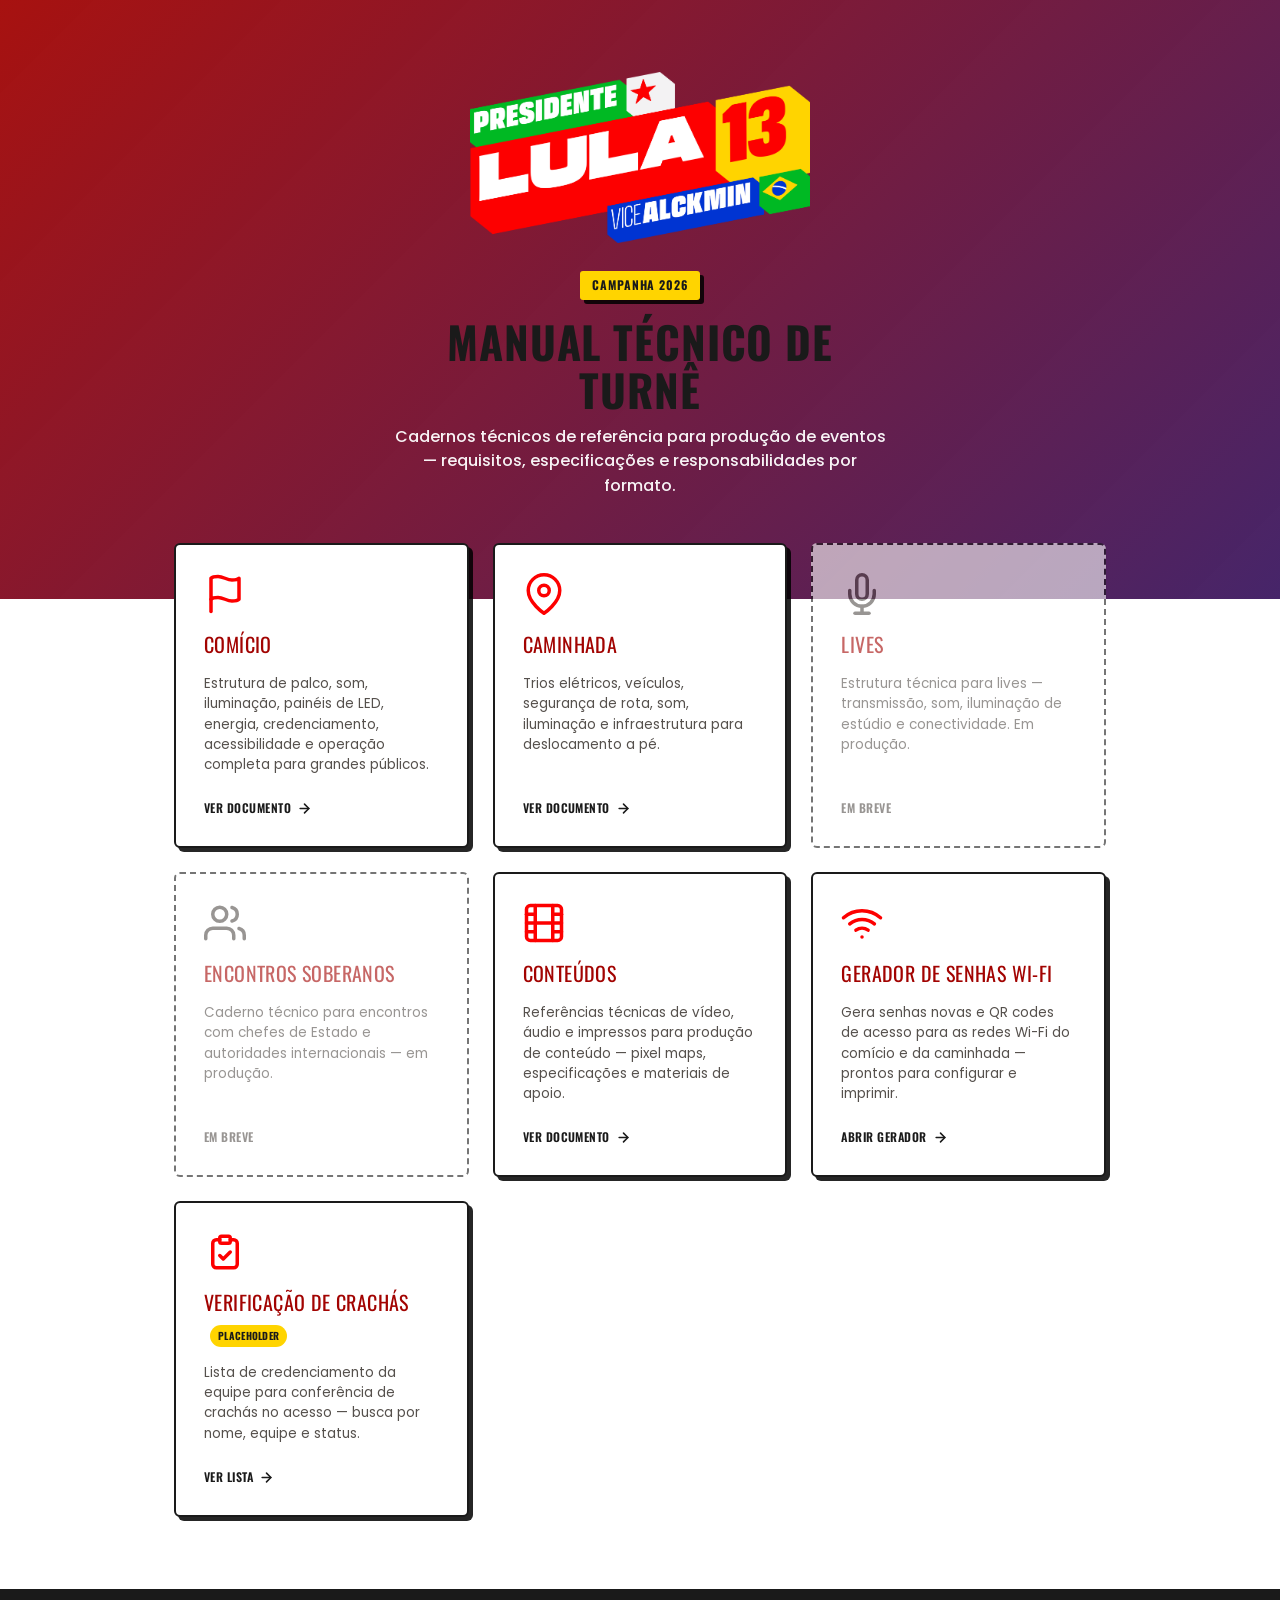
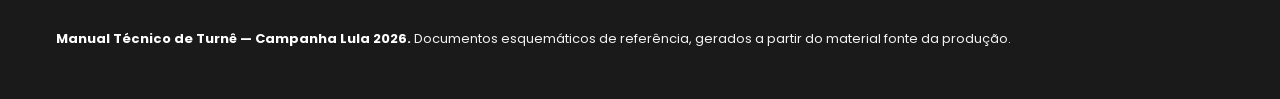
==== index.html @ ffb0548d "Cria pagina de Impressos em Conteudos e adiciona porticos de sinalizacao - Renomeia secao "Imagens" " ====
<!DOCTYPE html>
<html lang="pt-BR">
<head>
<meta charset="UTF-8">
<meta name="viewport" content="width=device-width, initial-scale=1.0">
<title>Manual Técnico — Campanha Lula 2026</title>
<meta name="description" content="Cadernos técnicos de turnê da Campanha Lula 2026 — selecione o formato de evento.">
<link rel="icon" type="image/svg+xml" href="assets/icons/favicon.svg">
<link rel="stylesheet" href="assets/css/main.css?v=20260831a">
<link rel="stylesheet" href="assets/css/components.css?v=20260831a">
<link rel="stylesheet" href="assets/css/print.css?v=20260831a" media="print">
</head>
<body>

<!-- Sprite de ícones (inline, reutilizados via <use>) -->
<svg style="display:none" aria-hidden="true">
  <symbol id="icon-flag" viewBox="0 0 24 24" fill="none" stroke="currentColor" stroke-width="2" stroke-linecap="round" stroke-linejoin="round"><path d="M4 15s1-1 4-1 5 2 8 2 4-1 4-1V3s-1 1-4 1-5-2-8-2-4 1-4 1z"/><line x1="4" y1="22" x2="4" y2="15"/></symbol>
  <symbol id="icon-route" viewBox="0 0 24 24" fill="none" stroke="currentColor" stroke-width="2" stroke-linecap="round" stroke-linejoin="round"><path d="M21 10c0 7-9 13-9 13s-9-6-9-13a9 9 0 0 1 18 0z"/><circle cx="12" cy="10" r="3"/></symbol>
  <symbol id="icon-mic" viewBox="0 0 24 24" fill="none" stroke="currentColor" stroke-width="2" stroke-linecap="round" stroke-linejoin="round"><path d="M12 1a3 3 0 0 0-3 3v8a3 3 0 0 0 6 0V4a3 3 0 0 0-3-3z"/><path d="M19 10v2a7 7 0 0 1-14 0v-2"/><line x1="12" y1="19" x2="12" y2="23"/><line x1="8" y1="23" x2="16" y2="23"/></symbol>
  <symbol id="icon-film" viewBox="0 0 24 24" fill="none" stroke="currentColor" stroke-width="2" stroke-linecap="round" stroke-linejoin="round"><rect x="2" y="2" width="20" height="20" rx="2.18" ry="2.18"/><line x1="7" y1="2" x2="7" y2="22"/><line x1="17" y1="2" x2="17" y2="22"/><line x1="2" y1="12" x2="22" y2="12"/><line x1="2" y1="7" x2="7" y2="7"/><line x1="2" y1="17" x2="7" y2="17"/><line x1="17" y1="17" x2="22" y2="17"/><line x1="17" y1="7" x2="22" y2="7"/></symbol>
  <symbol id="icon-arrow-right" viewBox="0 0 24 24" fill="none" stroke="currentColor" stroke-width="2.5" stroke-linecap="round" stroke-linejoin="round"><line x1="5" y1="12" x2="19" y2="12"/><polyline points="12 5 19 12 12 19"/></symbol>
  <symbol id="icon-users" viewBox="0 0 24 24" fill="none" stroke="currentColor" stroke-width="2" stroke-linecap="round" stroke-linejoin="round"><path d="M17 21v-2a4 4 0 0 0-4-4H5a4 4 0 0 0-4 4v2"/><circle cx="9" cy="7" r="4"/><path d="M23 21v-2a4 4 0 0 0-3-3.87"/><path d="M16 3.13a4 4 0 0 1 0 7.75"/></symbol>
  <symbol id="icon-wifi" viewBox="0 0 24 24" fill="none" stroke="currentColor" stroke-width="2" stroke-linecap="round" stroke-linejoin="round"><path d="M5 12.55a11 11 0 0 1 14.08 0"/><path d="M1.42 9a16 16 0 0 1 21.16 0"/><path d="M8.53 16.11a6 6 0 0 1 6.95 0"/><line x1="12" y1="20" x2="12.01" y2="20"/></symbol>
  <symbol id="icon-clipboard" viewBox="0 0 24 24" fill="none" stroke="currentColor" stroke-width="2" stroke-linecap="round" stroke-linejoin="round"><path d="M9 5H7a2 2 0 0 0-2 2v12a2 2 0 0 0 2 2h10a2 2 0 0 0 2-2V7a2 2 0 0 0-2-2h-2"/><rect x="9" y="3" width="6" height="4" rx="1"/><path d="m9 14 2 2 4-4"/></symbol>
</svg>

<div class="hub-page">

  <header class="hub-header">
    <img class="hub-header__logo" src="assets/img/logo/lula26-logo-oficial.png" alt="Presidente Lula 13 · Vice Alckmin">
    <span class="hub-header__eyebrow">Campanha 2026</span>
    <h1>Manual Técnico de Turnê</h1>
    <p>Cadernos técnicos de referência para produção de eventos — requisitos, especificações e responsabilidades por formato.</p>
  </header>

  <main class="hub-main">
    <div class="format-grid">

      <a class="format-card" href="comicio.html">
        <svg class="format-card__icon"><use href="#icon-flag"/></svg>
        <div class="format-card__title">Comício</div>
        <p class="format-card__desc">Estrutura de palco, som, iluminação, painéis de LED, energia, credenciamento, acessibilidade e operação completa para grandes públicos.</p>
        <span class="format-card__cta">Ver documento <svg class="icon"><use href="#icon-arrow-right"/></svg></span>
      </a>

      <a class="format-card" href="caminhada.html">
        <svg class="format-card__icon"><use href="#icon-route"/></svg>
        <div class="format-card__title">Caminhada</div>
        <p class="format-card__desc">Trios elétricos, veículos, segurança de rota, som, iluminação e infraestrutura para deslocamento a pé.</p>
        <span class="format-card__cta">Ver documento <svg class="icon"><use href="#icon-arrow-right"/></svg></span>
      </a>

      <div class="format-card format-card--soon">
        <svg class="format-card__icon"><use href="#icon-mic"/></svg>
        <div class="format-card__title">Lives</div>
        <p class="format-card__desc">Estrutura técnica para lives — transmissão, som, iluminação de estúdio e conectividade. Em produção.</p>
        <span class="format-card__cta">Em breve</span>
      </div>

      <div class="format-card format-card--soon">
        <svg class="format-card__icon"><use href="#icon-users"/></svg>
        <div class="format-card__title">Encontros Soberanos</div>
        <p class="format-card__desc">Caderno técnico para encontros com chefes de Estado e autoridades internacionais — em produção.</p>
        <span class="format-card__cta">Em breve</span>
      </div>

      <a class="format-card" href="conteudos.html">
        <svg class="format-card__icon"><use href="#icon-film"/></svg>
        <div class="format-card__title">Conteúdos</div>
        <p class="format-card__desc">Referências técnicas de vídeo, áudio e impressos para produção de conteúdo — pixel maps, especificações e materiais de apoio.</p>
        <span class="format-card__cta">Ver documento <svg class="icon"><use href="#icon-arrow-right"/></svg></span>
      </a>

      <a class="format-card" href="wifi.html">
        <svg class="format-card__icon"><use href="#icon-wifi"/></svg>
        <div class="format-card__title">Gerador de Senhas Wi-Fi</div>
        <p class="format-card__desc">Gera senhas novas e QR codes de acesso para as redes Wi-Fi do comício e da caminhada — prontos para configurar e imprimir.</p>
        <span class="format-card__cta">Abrir gerador <svg class="icon"><use href="#icon-arrow-right"/></svg></span>
      </a>

      <a class="format-card" href="verificacao-crachas.html">
        <svg class="format-card__icon"><use href="#icon-clipboard"/></svg>
        <div class="format-card__title">Verificação de Crachás <span class="format-card__badge">Placeholder</span></div>
        <p class="format-card__desc">Lista de credenciamento da equipe para conferência de crachás no acesso — busca por nome, equipe e status.</p>
        <span class="format-card__cta">Ver lista <svg class="icon"><use href="#icon-arrow-right"/></svg></span>
      </a>

    </div>
  </main>

  <footer class="doc-footer">
    <p><strong>Manual Técnico de Turnê — Campanha Lula 2026.</strong> Documentos esquemáticos de referência, gerados a partir do material fonte da produção.</p>
  </footer>

</div>

</body>
</html>
---- assets/css/main.css ----
/* ==========================================================================
   Caderno Técnico — Campanha Lula 2026 — Formato Comício
   main.css — tokens de marca, reset e layout base
   ========================================================================== */

@import url('https://fonts.googleapis.com/css2?family=Oswald:wght@500;600;700&family=Poppins:ital,wght@0,400;0,500;0,600;0,700;1,500&display=swap');

:root {
  /* Paleta oficial — fonte/identidade-visual/guia-simplificado-design.md */
  --red-dark: #a20301;
  --red: #fd0000;
  --yellow: #ffd400;
  --green: #00b923;
  --green-dark: #006820;
  --blue: #0034d2;
  --off-white: #f3f2f3;
  --white: #ffffff;
  --cream: #f6efe7;
  --purple-dark: #320d59;
  --purple: #a237fb;

  /* Tokens semânticos */
  --color-bg: var(--white);
  --color-surface: var(--off-white);
  --color-surface-alt: var(--cream);
  --color-text: #1a1a1a;
  --color-text-muted: #55504c;
  --color-border: #e2ddd6;
  --color-accent: var(--red);
  --color-accent-dark: var(--red-dark);
  --color-highlight: var(--yellow);

  /* Tipografia — substitutas web de Transducer/Gotham (Adobe Fonts, não licenciadas para web) */
  --font-display: 'Oswald', 'Arial Narrow', sans-serif;
  --font-body: 'Poppins', 'Segoe UI', sans-serif;

  --sidebar-width: 300px;
  --header-height: 64px;
  --radius: 6px;
  --shadow-box: 4px 4px 0 rgba(0, 0, 0, 0.85);
  --shadow-card: 0 1px 3px rgba(0, 0, 0, 0.08), 0 1px 2px rgba(0, 0, 0, 0.06);
  --content-max: 980px;
}

*,
*::before,
*::after {
  box-sizing: border-box;
}

html {
  scroll-behavior: smooth;
  scroll-padding-top: calc(var(--header-height) + 16px);
}

body {
  margin: 0;
  font-family: var(--font-body);
  color: var(--color-text);
  background: var(--color-bg);
  font-size: 15px;
  line-height: 1.55;
  -webkit-font-smoothing: antialiased;
}

h1, h2, h3, h4 {
  font-family: var(--font-display);
  text-transform: uppercase;
  letter-spacing: 0.02em;
  line-height: 1.1;
  margin: 0;
  color: var(--color-text);
}

p {
  margin: 0 0 0.75em;
}

ul, ol {
  margin: 0;
  padding: 0;
}

a {
  color: var(--color-accent-dark);
}

img {
  max-width: 100%;
  display: block;
}

button {
  font-family: inherit;
}

.visually-hidden {
  position: absolute;
  width: 1px;
  height: 1px;
  overflow: hidden;
  clip: rect(0 0 0 0);
  white-space: nowrap;
}

/* ==========================================================================
   Layout — sidebar fixa + conteúdo
   ========================================================================== */

.app-shell {
  display: grid;
  grid-template-columns: var(--sidebar-width) 1fr;
  min-height: 100vh;
}

.sidebar {
  position: sticky;
  top: 0;
  height: 100vh;
  overflow-y: auto;
  background: var(--white);
  border-right: 3px solid var(--color-text);
  padding: 24px 0 40px;
}

.sidebar__brand {
  padding: 14px 20px 20px;
  border-bottom: 2px solid var(--color-border);
  margin-bottom: 16px;
}

.sidebar__back {
  display: inline-block;
  margin-bottom: 10px;
  font-family: var(--font-display);
  font-size: 11px;
  font-weight: 600;
  letter-spacing: 0.04em;
  text-transform: uppercase;
  color: var(--color-text-muted);
  text-decoration: none;
}

.sidebar__back:hover {
  color: var(--color-accent-dark);
}

.sidebar__logo {
  width: 100%;
  height: auto;
}

.sidebar__meta {
  font-family: var(--font-display);
  font-size: 12px;
  letter-spacing: 0.08em;
  color: var(--color-accent-dark);
  margin-top: 10px;
  font-weight: 600;
}

.sidebar__nav {
  padding: 0 12px;
}

.nav-group {
  list-style: none;
  margin: 0 0 4px;
}

.nav-group__link {
  display: flex;
  align-items: center;
  gap: 10px;
  padding: 10px 12px;
  border-radius: var(--radius);
  font-family: var(--font-display);
  font-size: 13px;
  font-weight: 600;
  letter-spacing: 0.03em;
  text-transform: uppercase;
  text-decoration: none;
  color: var(--color-text);
  transition: background 0.15s ease, color 0.15s ease;
}

.nav-group__link .icon {
  flex: none;
  width: 18px;
  height: 18px;
  stroke: currentColor;
}

.nav-group__num {
  color: var(--color-accent-dark);
  opacity: 0.75;
}

.nav-group__link.is-active .nav-group__num {
  color: var(--white);
  opacity: 0.85;
}

.nav-group__link:hover {
  background: var(--color-surface);
}

.nav-group__link.is-active {
  background: var(--color-accent);
  color: var(--white);
}

.nav-group__link[aria-expanded] {
  cursor: pointer;
}

.nav-group__link[aria-expanded]::after {
  content: '';
  flex: none;
  width: 7px;
  height: 7px;
  margin-left: auto;
  border-right: 2px solid currentColor;
  border-bottom: 2px solid currentColor;
  opacity: 0.55;
  transform: rotate(45deg);
  transition: transform 0.2s ease;
}

.nav-group__link[aria-expanded="false"]::after {
  transform: rotate(-45deg);
}

.nav-sub {
  list-style: none;
  margin: 2px 0 10px;
  padding-left: 40px;
  border-left: 2px solid var(--color-border);
  margin-left: 20px;
  overflow: hidden;
  max-height: 600px;
  opacity: 1;
  transition: max-height 0.25s ease, opacity 0.2s ease, margin 0.25s ease;
}

li.is-collapsed > .nav-sub {
  max-height: 0;
  margin-top: 0;
  margin-bottom: 0;
  opacity: 0;
}

.nav-sub__link {
  display: flex;
  align-items: baseline;
  gap: 6px;
  padding: 5px 10px;
  font-size: 12.5px;
  color: var(--color-text-muted);
  text-decoration: none;
  border-radius: 4px;
}

.nav-sub__num {
  flex-shrink: 0;
  width: 24px;
  font-family: var(--font-display);
  font-size: 10.5px;
  font-weight: 600;
  color: var(--color-text-muted);
  opacity: 0.65;
}

.nav-sub__link:hover {
  color: var(--color-accent-dark);
}

.nav-sub__link.is-active {
  color: var(--color-accent-dark);
  font-weight: 600;
}

.sidebar__footer {
  padding: 16px 20px 0;
  margin-top: 8px;
}

.btn-export {
  display: flex;
  align-items: center;
  justify-content: center;
  gap: 8px;
  width: 100%;
  padding: 12px 16px;
  background: var(--color-text);
  color: var(--white);
  border: none;
  border-radius: var(--radius);
  font-family: var(--font-display);
  font-size: 13px;
  font-weight: 600;
  letter-spacing: 0.04em;
  text-transform: uppercase;
  cursor: pointer;
  transition: background 0.15s ease;
}

.btn-export:hover {
  background: var(--color-accent-dark);
}

.btn-export .icon {
  width: 16px;
  height: 16px;
  stroke: currentColor;
}

/* ==========================================================================
   Conteúdo principal
   ========================================================================== */

.content {
  min-width: 0;
}

.hero {
  position: relative;
  background: var(--color-accent-dark);
  background-image:
    linear-gradient(135deg, rgba(162,3,1,0.92), rgba(50,13,89,0.88)),
    var(--hero-image, none);
  background-size: cover;
  background-position: center;
  color: var(--white);
  padding: 64px 56px;
  overflow: hidden;
}

.hero__eyebrow {
  display: inline-block;
  background: var(--yellow);
  color: var(--color-text);
  font-family: var(--font-display);
  font-size: 12px;
  font-weight: 700;
  letter-spacing: 0.08em;
  text-transform: uppercase;
  padding: 5px 12px;
  border-radius: 3px;
  box-shadow: var(--shadow-box);
  margin-bottom: 18px;
}

.hero h1 {
  font-size: clamp(32px, 4vw, 52px);
  max-width: 16ch;
  margin-bottom: 10px;
}

.hero__subtitle {
  font-family: var(--font-body);
  font-size: 17px;
  font-weight: 500;
  max-width: 60ch;
  opacity: 0.95;
  text-transform: none;
  letter-spacing: normal;
}

.hero__stats {
  display: grid;
  grid-template-columns: repeat(auto-fit, minmax(150px, 1fr));
  gap: 14px;
  margin-top: 36px;
  max-width: 900px;
}

.section {
  padding: 56px;
  max-width: var(--content-max);
  margin: 0 auto;
  border-bottom: 1px solid var(--color-border);
  scroll-margin-top: calc(var(--header-height) + 8px);
}

.section:last-of-type {
  border-bottom: none;
}

.section__eyebrow {
  font-family: var(--font-display);
  font-size: 12px;
  font-weight: 700;
  letter-spacing: 0.1em;
  color: var(--color-accent);
}

.section__title {
  display: flex;
  align-items: center;
  gap: 14px;
  font-size: clamp(26px, 3vw, 36px);
  margin: 6px 0 8px;
}

.section__title .icon {
  width: 34px;
  height: 34px;
  stroke: var(--color-accent-dark);
  flex: none;
}

.section__lede {
  font-family: var(--font-body);
  font-size: 15px;
  color: var(--color-text-muted);
  max-width: 70ch;
  text-transform: none;
  letter-spacing: normal;
  margin-bottom: 32px;
}

.subsection {
  margin-top: 40px;
  scroll-margin-top: calc(var(--header-height) + 8px);
}

.subsection__title {
  display: flex;
  align-items: baseline;
  gap: 10px;
  font-size: 18px;
  color: var(--color-accent-dark);
  border-bottom: 3px solid var(--color-text);
  padding-bottom: 8px;
  margin-bottom: 18px;
}

.subsection__title .num {
  font-family: var(--font-display);
  color: var(--color-accent);
}

.subsection__subtitle {
  font-family: var(--font-display);
  font-size: 14px;
  font-weight: 600;
  letter-spacing: 0.03em;
  text-transform: uppercase;
  color: var(--color-accent-dark);
  border-bottom: 1px dashed var(--color-border);
  padding-bottom: 6px;
  margin: 28px 0 14px;
  scroll-margin-top: calc(var(--header-height) + 8px);
}

@media (max-width: 960px) {
  .app-shell {
    grid-template-columns: 1fr;
  }

  .sidebar {
    position: relative;
    height: auto;
    border-right: none;
    border-bottom: 3px solid var(--color-text);
  }

  .section, .hero {
    padding: 40px 24px;
  }
}
---- assets/css/components.css ----
/* ==========================================================================
   components.css — cards, tabelas, timeline, checklist, chips
   ========================================================================== */

/* ---- Stat chip (números em destaque, estilo "caixa deslocada" do logo) ---- */

.stat-chip {
  background: rgba(255, 255, 255, 0.1);
  border: 2px solid rgba(255, 255, 255, 0.35);
  border-radius: var(--radius);
  padding: 12px 16px;
}

.stat-chip__value {
  display: block;
  font-family: var(--font-display);
  font-size: 26px;
  font-weight: 700;
  color: var(--yellow);
  line-height: 1;
  margin-bottom: 4px;
}

.stat-chip__label {
  font-size: 12.5px;
  opacity: 0.9;
}

/* Variante clara, usada dentro do conteúdo (fora do hero) */

.stat-grid {
  display: grid;
  grid-template-columns: repeat(auto-fit, minmax(140px, 1fr));
  gap: 12px;
  margin: 20px 0 8px;
}

.stat-card {
  background: var(--color-surface);
  border-left: 4px solid var(--color-accent);
  border-radius: var(--radius);
  padding: 12px 14px;
}

.stat-card__value {
  display: block;
  font-family: var(--font-display);
  font-size: 22px;
  font-weight: 700;
  color: var(--color-accent-dark);
  line-height: 1.1;
}

.stat-card__label {
  font-size: 12.5px;
  color: var(--color-text-muted);
}

/* ---- Spec card / grid ---- */

.spec-grid {
  display: grid;
  grid-template-columns: repeat(auto-fit, minmax(260px, 1fr));
  gap: 16px;
}

.spec-grid--wide {
  grid-template-columns: repeat(auto-fit, minmax(320px, 1fr));
}

.spec-card {
  background: var(--white);
  border: 1px solid var(--color-border);
  border-radius: var(--radius);
  box-shadow: var(--shadow-card);
  padding: 18px 20px;
}

.spec-card__title {
  display: flex;
  align-items: baseline;
  justify-content: space-between;
  gap: 8px;
  font-family: var(--font-display);
  font-size: 14px;
  font-weight: 600;
  letter-spacing: 0.03em;
  text-transform: uppercase;
  color: var(--color-accent-dark);
  margin-bottom: 10px;
  padding-bottom: 8px;
  border-bottom: 2px solid var(--color-surface);
}

.spec-card__meta {
  font-family: var(--font-body);
  font-weight: 600;
  font-size: 12px;
  letter-spacing: normal;
  text-transform: none;
  color: var(--color-text-muted);
  white-space: nowrap;
}

.spec-card__download {
  display: flex;
  align-items: center;
  justify-content: center;
  gap: 6px;
  margin-top: 12px;
  padding: 8px 12px;
  background: var(--color-text);
  color: var(--white);
  border-radius: var(--radius);
  font-family: var(--font-display);
  font-size: 12px;
  font-weight: 600;
  letter-spacing: 0.03em;
  text-transform: uppercase;
  text-decoration: none;
  transition: background 0.15s ease;
}

.spec-card__download:hover {
  background: var(--color-accent-dark);
}

.spec-card__download .icon {
  width: 14px;
  height: 14px;
}

.spec-card ul {
  list-style: none;
  display: grid;
  gap: 6px;
}

.spec-card li {
  position: relative;
  padding-left: 16px;
  font-size: 13.5px;
  color: var(--color-text);
}

.spec-card li::before {
  content: '';
  position: absolute;
  left: 0;
  top: 7px;
  width: 6px;
  height: 6px;
  background: var(--color-accent);
}

.spec-card li strong {
  color: var(--color-text);
}

.spec-card li ul {
  list-style: none;
  display: grid;
  gap: 3px;
  margin-top: 5px;
  padding-left: 4px;
}

.spec-card li ul li {
  font-size: 12px;
  color: var(--color-text-muted);
}

.spec-card li ul li::before {
  background: var(--color-text-muted);
  width: 4px;
  height: 4px;
  top: 6px;
}

.spec-card p.spec-card__note {
  font-size: 13px;
  color: var(--color-text-muted);
  margin: 6px 0 0;
}

/* Variante: card com imagem no topo (thumb) e specs embaixo */

.spec-card--media {
  padding: 0;
  overflow: hidden;
}

.spec-card--media .spec-card__image {
  aspect-ratio: 16 / 10;
  border-radius: 0;
  box-shadow: none;
  margin: 0;
}

.spec-card--media .spec-card__image--square {
  aspect-ratio: 1 / 1;
}

.spec-card--media .spec-card__image--portrait {
  aspect-ratio: 9 / 16;
}

.spec-card--media .spec-card__body {
  padding: 16px 20px 18px;
}

.img-disclaimer {
  margin: 0;
  font-size: 10.5px;
  color: var(--color-text-muted);
  font-style: italic;
  text-align: right;
}

.spec-card--media > .img-disclaimer {
  padding: 6px 14px;
}

/* ---- Bloco de proibição / atenção ---- */

.callout {
  display: flex;
  gap: 10px;
  align-items: flex-start;
  background: #fff4e6;
  border: 1px solid #f2c78a;
  border-left: 4px solid var(--yellow);
  border-radius: var(--radius);
  padding: 12px 16px;
  font-size: 13.5px;
  margin-top: 16px;
}

.callout--danger {
  background: #fdeceb;
  border-color: #f0b3ae;
  border-left-color: var(--color-accent);
}

.callout .icon {
  width: 18px;
  height: 18px;
  flex: none;
  margin-top: 1px;
  stroke: var(--color-text);
}

/* ---- Tabela de dados ---- */

.table-wrap {
  overflow-x: auto;
  border: 1px solid var(--color-border);
  border-radius: var(--radius);
}

table.data-table {
  width: 100%;
  border-collapse: collapse;
  font-size: 13.5px;
  min-width: 480px;
}

.data-table thead th {
  background: var(--color-text);
  color: var(--white);
  font-family: var(--font-display);
  font-size: 12px;
  letter-spacing: 0.04em;
  text-transform: uppercase;
  text-align: left;
  padding: 10px 14px;
}

.data-table tbody td {
  padding: 9px 14px;
  border-bottom: 1px solid #c9c2b8;
  vertical-align: middle;
}

.data-table tbody tr:nth-child(even) {
  background: var(--color-surface);
}

.data-table tbody tr.group-start td {
  border-top: 3px solid var(--color-accent);
}

.data-table tbody tr:last-child td {
  border-bottom: none;
}

/* ---- Timeline (cronograma) ---- */

.timeline {
  list-style: none;
  display: grid;
  gap: 0;
  border-left: 3px solid var(--color-accent);
  margin-left: 8px;
}

.timeline__item {
  position: relative;
  padding: 4px 0 26px 28px;
}

.timeline__item::before {
  content: '';
  position: absolute;
  left: -9px;
  top: 6px;
  width: 14px;
  height: 14px;
  background: var(--yellow);
  border: 2px solid var(--color-text);
  border-radius: 50%;
}

.timeline__phase {
  font-family: var(--font-display);
  font-size: 15px;
  font-weight: 600;
  color: var(--color-accent-dark);
  text-transform: uppercase;
  letter-spacing: 0.02em;
  margin-bottom: 6px;
}

.timeline__item ul {
  list-style: none;
  display: grid;
  gap: 4px;
}

.timeline__item li {
  font-size: 13.5px;
  position: relative;
  padding-left: 14px;
}

.timeline__item li::before {
  content: '–';
  position: absolute;
  left: 0;
  color: var(--color-text-muted);
}

/* ---- Checklist numerada (vistoria / entrega) ---- */

.checklist {
  list-style: none;
  display: grid;
  gap: 10px;
}

.checklist__item {
  display: flex;
  align-items: flex-start;
  gap: 12px;
  background: var(--color-surface);
  border-radius: var(--radius);
  padding: 10px 14px;
}

.checklist__index {
  flex: none;
  width: 24px;
  height: 24px;
  display: flex;
  align-items: center;
  justify-content: center;
  background: var(--color-text);
  color: var(--white);
  border-radius: 50%;
  font-family: var(--font-display);
  font-size: 12px;
  font-weight: 700;
}

.checklist__text {
  font-size: 13.5px;
  padding-top: 3px;
}

/* ---- Chip list (itens simples, insumos etc.) ---- */

.chip-list {
  list-style: none;
  display: flex;
  flex-wrap: wrap;
  gap: 8px;
}

.chip-list li {
  background: var(--color-surface);
  border: 1px solid var(--color-border);
  border-radius: 999px;
  padding: 6px 14px;
  font-size: 12.5px;
}

/* ---- Contato reservado ---- */

.redacted-note {
  font-size: 12.5px;
  color: var(--color-text-muted);
  font-style: italic;
  border: 1px dashed var(--color-border);
  border-radius: var(--radius);
  padding: 10px 14px;
}

/* ---- Esquemático de conexão (fluxo servidor → processamento → painéis) ---- */

.flow-node {
  position: relative;
  background: var(--white);
  border: 2px solid var(--color-text);
  border-radius: var(--radius);
  padding: 10px 12px;
  font-size: 12.5px;
  line-height: 1.35;
  text-align: center;
  box-shadow: var(--shadow-box);
}

.flow-node strong {
  display: block;
  font-family: var(--font-display);
  font-size: 12.5px;
  letter-spacing: 0.02em;
  text-transform: uppercase;
  color: var(--color-accent-dark);
  margin-bottom: 2px;
}

.flow-node small {
  color: var(--color-text-muted);
  font-size: 11.5px;
}

.flow-node--accent {
  background: var(--color-accent-dark);
  border-color: var(--color-accent-dark);
  color: var(--white);
}

.flow-node--accent strong {
  color: var(--yellow);
}

.flow-node--accent small {
  color: rgba(255,255,255,0.8);
}

/* ---- Diagrama de fiação (curvas reais conectando os nós) ---- */

.wire-diagram-frame {
  display: block;
  position: relative;
  width: 820px;
  max-width: 100%;
  height: 325px;
  overflow: hidden;
  margin: 18px 0 8px;
  padding: 0;
  border: 1px solid var(--color-border);
  border-radius: var(--radius);
  cursor: zoom-in;
  background: var(--white);
  font: inherit;
  text-align: left;
  appearance: none;
}

.wire-diagram-frame .wire-diagram {
  transform: scale(0.7069);
  transform-origin: 0 0;
}

.wire-diagram-frame__hint {
  position: absolute;
  top: 10px;
  right: 10px;
  width: 28px;
  height: 28px;
  display: flex;
  align-items: center;
  justify-content: center;
  background: rgba(0, 0, 0, 0.55);
  border-radius: 50%;
  color: var(--white);
  opacity: 0;
  transition: opacity 0.2s ease;
  pointer-events: none;
}

.wire-diagram-frame__hint .icon {
  width: 15px;
  height: 15px;
}

.wire-diagram-frame:hover .wire-diagram-frame__hint,
.wire-diagram-frame:focus-visible .wire-diagram-frame__hint {
  opacity: 1;
}

.lightbox__diagram-content {
  max-width: 100%;
  max-height: 82vh;
  overflow: auto;
  padding: 10px;
  background: var(--white);
  border-radius: 4px;
}

.wire-diagram {
  position: relative;
  width: 1160px;
  height: 460px;
}

.wire-diagram__svg {
  position: absolute;
  inset: 0;
  width: 1160px;
  height: 460px;
}

.wire--ida, .wire--volta, .wire--led, .wire--tv {
  fill: none;
  stroke-width: 2;
}

.wire--ida { stroke: var(--color-accent); }
.wire--volta { stroke: var(--blue); }
.wire--led { stroke: var(--green-dark); stroke-width: 2.5; stroke-dasharray: 9 6; }
.wire--tv { stroke: var(--yellow); }

.wire-arrow--ida { fill: var(--color-accent); }
.wire-arrow--volta { fill: var(--blue); }
.wire-arrow--led { fill: var(--green-dark); }
.wire-arrow--tv { fill: var(--yellow); }

.wire-legend {
  display: flex;
  flex-wrap: wrap;
  gap: 14px 22px;
  padding: 0 4px;
  margin-top: -6px;
}

.wire-legend__item {
  display: flex;
  align-items: center;
  gap: 6px;
  font-size: 12px;
  color: var(--color-text-muted);
}

.wire-legend__line {
  width: 26px;
  height: 8px;
  flex: none;
  overflow: visible;
}

.wire-node {
  position: absolute;
  display: flex;
  flex-direction: column;
  align-items: center;
  justify-content: center;
}

/* ---- Galeria de imagens (thumbs com hover + lightbox ao clicar) ---- */

.gallery {
  display: grid;
  grid-template-columns: repeat(auto-fit, minmax(220px, 1fr));
  gap: 14px;
  margin: 18px 0 8px;
}

.gallery__item {
  position: relative;
  display: block;
  border: none;
  padding: 0;
  margin: 0;
  background: none;
  cursor: zoom-in;
  border-radius: var(--radius);
  overflow: hidden;
  aspect-ratio: 16 / 9;
  box-shadow: var(--shadow-card);
}

.gallery__item img {
  width: 100%;
  height: 100%;
  object-fit: cover;
  transition: transform 0.35s ease;
  display: block;
}

.gallery__item--contain img {
  object-fit: contain;
  background: var(--color-surface);
}

.gallery__item:hover img,
.gallery__item:focus-visible img {
  transform: scale(1.08);
}

.gallery__caption {
  position: absolute;
  inset: auto 0 0 0;
  padding: 10px 12px 8px;
  background: linear-gradient(0deg, rgba(0,0,0,0.75), rgba(0,0,0,0));
  color: var(--white);
  font-family: var(--font-display);
  font-size: 12px;
  font-weight: 600;
  letter-spacing: 0.03em;
  text-transform: uppercase;
  text-align: left;
}

.gallery__zoom-hint {
  position: absolute;
  top: 10px;
  right: 10px;
  width: 28px;
  height: 28px;
  display: flex;
  align-items: center;
  justify-content: center;
  background: rgba(0,0,0,0.55);
  border-radius: 50%;
  color: var(--white);
  opacity: 0;
  transition: opacity 0.2s ease;
}

.gallery__item:hover .gallery__zoom-hint,
.gallery__item:focus-visible .gallery__zoom-hint {
  opacity: 1;
}

.gallery__zoom-hint .icon {
  width: 15px;
  height: 15px;
}

/* Lightbox */

.lightbox {
  position: fixed;
  inset: 0;
  z-index: 100;
  display: none;
  align-items: center;
  justify-content: center;
  background: rgba(10, 8, 8, 0.92);
  padding: 40px;
}

.lightbox.is-open {
  display: flex;
}

.lightbox__figure {
  max-width: min(1200px, 100%);
  max-height: 100%;
  margin: 0;
  display: flex;
  flex-direction: column;
  align-items: center;
  gap: 12px;
}

.lightbox__img {
  max-width: 100%;
  max-height: 78vh;
  border-radius: 4px;
  box-shadow: 0 20px 60px rgba(0,0,0,0.5);
}

.lightbox__caption {
  color: var(--off-white);
  font-family: var(--font-display);
  font-size: 13px;
  letter-spacing: 0.04em;
  text-transform: uppercase;
}

.lightbox__close {
  position: absolute;
  top: 20px;
  right: 24px;
  width: 40px;
  height: 40px;
  display: flex;
  align-items: center;
  justify-content: center;
  background: rgba(255,255,255,0.1);
  border: 1px solid rgba(255,255,255,0.3);
  border-radius: 50%;
  color: var(--white);
  cursor: pointer;
}

.lightbox__close:hover {
  background: var(--color-accent);
  border-color: var(--color-accent);
}

.lightbox__close .icon {
  width: 20px;
  height: 20px;
}

/* ---- Rodapé do documento ---- */

.doc-footer {
  background: var(--color-text);
  color: var(--off-white);
  padding: 40px 56px;
  font-size: 13px;
}

.doc-footer strong {
  color: var(--white);
}

/* ---- Mapa esquemático de trajeto (vista aérea) ---- */

.aerial-diagram-frame {
  display: block;
  position: relative;
  width: 100%;
  padding: 0;
  margin: 0;
  border: none;
  background: none;
  cursor: zoom-in;
  text-align: left;
  font: inherit;
  appearance: none;
}

.aerial-diagram-frame:hover .wire-diagram-frame__hint,
.aerial-diagram-frame:focus-visible .wire-diagram-frame__hint {
  opacity: 1;
}

.aerial-diagram-wrap {
  overflow-x: auto;
  margin: 18px 0 8px;
  border: 1px solid var(--color-border);
  border-radius: var(--radius);
  background: #eef0ea;
}

.lightbox__diagram-content .aerial-diagram-wrap {
  max-width: none;
  width: min(1100px, 92vw);
}

.aerial-diagram-wrap svg {
  display: block;
  width: 100%;
  min-width: 720px;
  height: auto;
}

.aerial-block {
  fill: #dcdfd5;
  stroke: #c3c8b8;
  stroke-width: 1;
}

.aerial-road {
  fill: #8d9088;
}

.aerial-road__line {
  stroke: #f3f2f3;
  stroke-width: 3;
  stroke-dasharray: 14 10;
}

.aerial-node {
  fill: var(--white);
  stroke: var(--color-text);
  stroke-width: 2;
}

.aerial-node--accent {
  fill: var(--color-accent-dark);
  stroke: var(--color-text);
}

.aerial-car {
  fill: var(--white);
  stroke: var(--color-text);
  stroke-width: 1.5;
}

.aerial-car--accent {
  fill: var(--color-accent-dark);
  stroke: var(--color-text);
  stroke-width: 1.5;
}

.aerial-car__badge {
  fill: var(--color-accent);
  stroke: var(--color-text);
  stroke-width: 1.5;
}

.aerial-label {
  font-family: var(--font-display);
  font-size: 13px;
  font-weight: 700;
  letter-spacing: 0.02em;
  text-transform: uppercase;
  fill: var(--color-text);
  text-anchor: middle;
}

.aerial-label--big {
  font-size: 17px;
  fill: var(--color-accent-dark);
}

.aerial-label--accent {
  fill: var(--white);
}

.aerial-label--sub {
  font-family: var(--font-body);
  font-size: 10.5px;
  font-weight: 500;
  fill: var(--color-text-muted);
  text-anchor: middle;
  text-transform: none;
  letter-spacing: normal;
}

.aerial-label--badge {
  font-family: var(--font-display);
  font-size: 12px;
  font-weight: 700;
  fill: var(--white);
  text-anchor: middle;
}

.aerial-label--route {
  font-family: var(--font-display);
  font-size: 13px;
  font-weight: 700;
  fill: var(--color-accent-dark);
  text-anchor: middle;
}

.aerial-route-line {
  stroke: var(--color-accent);
  stroke-width: 2;
}

.aerial-icon {
  color: var(--color-accent-dark);
}

.aerial-icon--accent {
  color: var(--white);
}

.aerial-icon--ambulance {
  color: var(--color-accent);
}

.aerial-icon--star {
  color: var(--color-accent);
}

.aerial-car--hydration {
  fill: var(--blue);
  stroke: var(--color-text);
  stroke-width: 1.5;
}

.aerial-icon--hydration {
  color: var(--white);
}

.aerial-follow-arrow {
  fill: none;
  stroke: var(--color-accent);
  stroke-width: 2;
  stroke-dasharray: 5 4;
}

.aerial-arrowhead {
  fill: var(--color-accent);
}

.aerial-label--tiny {
  font-family: var(--font-display);
  font-size: 9px;
  font-weight: 700;
  letter-spacing: 0.02em;
  text-transform: uppercase;
  fill: var(--color-text-muted);
  text-anchor: middle;
}

/* ---- Esquema de palco (vista aérea — 2.1) ---- */

.stage-plan-frame {
  display: block;
  position: relative;
  width: 100%;
  max-width: 640px;
  padding: 0;
  margin: 0 auto;
  border: none;
  background: none;
  cursor: zoom-in;
  text-align: left;
  font: inherit;
  appearance: none;
}

.stage-plan-frame:hover .wire-diagram-frame__hint,
.stage-plan-frame:focus-visible .wire-diagram-frame__hint {
  opacity: 1;
}

.stage-plan-wrap {
  overflow-x: auto;
  margin: 18px 0 8px;
  border: 1px solid var(--color-border);
  border-radius: var(--radius);
  background: #eef0ea;
  max-width: 640px;
}

.stage-plan-wrap svg {
  display: block;
  width: 100%;
  min-width: 480px;
  height: auto;
}

.lightbox__diagram-content .stage-plan-wrap {
  max-width: none;
  width: min(1000px, 92vw);
}

.stage-plan-block {
  fill: var(--color-accent);
  stroke: var(--color-text);
  stroke-width: 1.5;
}

.stage-plan-leader {
  stroke: var(--color-text-muted);
  stroke-width: 1;
  stroke-dasharray: 2 3;
}

.stage-plan-label {
  font-family: var(--font-display);
  font-size: 13px;
  font-weight: 700;
  letter-spacing: 0.02em;
  text-transform: uppercase;
  fill: var(--color-text);
  text-anchor: middle;
}

.stage-plan-label--accent {
  fill: var(--color-accent-dark);
}

.stage-plan-sub {
  font-family: var(--font-body);
  font-size: 11px;
  font-weight: 500;
  fill: var(--color-text-muted);
  text-anchor: middle;
}

.stage-plan-cobertura {
  fill: none;
  stroke: var(--color-text-muted);
  stroke-width: 1.5;
  stroke-dasharray: 6 4;
}

.stage-plan-stair {
  fill: var(--color-accent);
  stroke: var(--color-text);
  stroke-width: 1.5;
}

.stage-plan-stair-tread {
  stroke: var(--color-text);
  stroke-width: 1;
}

.stage-plan-ramp {
  fill: var(--color-accent);
  stroke: var(--color-text);
  stroke-width: 1.5;
}

.stage-plan-ramp-hatch {
  stroke: var(--color-text);
  stroke-width: 1;
}

.stage-plan-label--on-fill {
  fill: var(--white);
}

.stage-plan-sub--on-fill {
  fill: rgba(255, 255, 255, 0.85);
}

/* ---- Hub (index.html — seletor de formatos) ---- */

.hub-page {
  display: flex;
  flex-direction: column;
  min-height: 100vh;
}

.hub-header {
  background:
    linear-gradient(135deg, rgba(162,3,1,0.94), rgba(50,13,89,0.9)),
    var(--hero-image, none);
  background-size: cover;
  background-position: center;
  color: var(--white);
  text-align: center;
  padding: 72px 24px 100px;
}

.hub-header__logo {
  max-width: 340px;
  width: 100%;
  margin: 0 auto 28px;
}

.hub-header__eyebrow {
  display: inline-block;
  background: var(--yellow);
  color: var(--color-text);
  font-family: var(--font-display);
  font-size: 12px;
  font-weight: 700;
  letter-spacing: 0.08em;
  text-transform: uppercase;
  padding: 5px 12px;
  border-radius: 3px;
  box-shadow: var(--shadow-box);
  margin-bottom: 18px;
}

.hub-header h1 {
  font-size: clamp(28px, 4vw, 44px);
  max-width: 20ch;
  margin: 0 auto 10px;
}

.hub-header p {
  font-family: var(--font-body);
  font-size: 16px;
  font-weight: 500;
  text-transform: none;
  letter-spacing: normal;
  opacity: 0.95;
  max-width: 50ch;
  margin: 0 auto;
}

.hub-main {
  flex: 1;
  max-width: 980px;
  margin: -56px auto 0;
  padding: 0 24px 72px;
}

.format-grid {
  display: grid;
  grid-template-columns: repeat(auto-fit, minmax(280px, 1fr));
  gap: 24px;
}

.format-card {
  display: flex;
  flex-direction: column;
  gap: 14px;
  background: var(--white);
  border: 2px solid var(--color-text);
  border-radius: var(--radius);
  box-shadow: var(--shadow-box);
  padding: 28px;
  text-decoration: none;
  color: inherit;
  transition: transform 0.15s ease;
}

.format-card:hover {
  transform: translateY(-4px);
}

.format-card__icon {
  width: 42px;
  height: 42px;
  color: var(--color-accent);
}

.format-card__title {
  font-family: var(--font-display);
  font-size: 20px;
  letter-spacing: 0.02em;
  text-transform: uppercase;
  color: var(--color-accent-dark);
}

.format-card__badge {
  display: inline-block;
  vertical-align: middle;
  margin-left: 6px;
  padding: 3px 8px;
  background: var(--yellow);
  color: var(--color-text);
  font-size: 10px;
  font-weight: 700;
  letter-spacing: 0.03em;
  border-radius: 999px;
}

.format-card__desc {
  font-size: 13.5px;
  color: var(--color-text-muted);
  flex: 1;
  line-height: 1.5;
}

.format-card__cta {
  display: flex;
  align-items: center;
  gap: 6px;
  font-family: var(--font-display);
  font-size: 12px;
  font-weight: 600;
  letter-spacing: 0.04em;
  text-transform: uppercase;
  color: var(--color-text);
}

.format-card__cta .icon {
  width: 15px;
  height: 15px;
}

.format-card--soon {
  cursor: default;
  border-style: dashed;
  box-shadow: none;
  opacity: 0.6;
}

.format-card--soon:hover {
  transform: none;
}

.format-card--soon .format-card__icon {
  color: var(--color-text-muted);
}

.format-card--soon .format-card__cta {
  color: var(--color-text-muted);
}

/* ---- Gerador de Senhas Wi-Fi (wifi.html) ---- */

.wifi-page {
  min-height: 100vh;
}

.wifi-header {
  background: linear-gradient(135deg, rgba(162,3,1,0.94), rgba(50,13,89,0.9));
  color: var(--white);
  padding: 48px 24px 40px;
}

.wifi-header__inner {
  max-width: 980px;
  margin: 0 auto;
}

.wifi-header__back {
  color: var(--white);
  opacity: 0.85;
  text-decoration: none;
  font-family: var(--font-body);
  font-size: 13px;
  font-weight: 500;
}

.wifi-header__back:hover {
  opacity: 1;
}

.wifi-header h1 {
  font-family: var(--font-display);
  font-size: clamp(26px, 4vw, 38px);
  text-transform: uppercase;
  letter-spacing: 0.02em;
  margin: 10px 0 8px;
}

.wifi-header p {
  font-family: var(--font-body);
  font-size: 15px;
  max-width: 62ch;
  opacity: 0.95;
  margin: 0;
}

.wifi-main {
  max-width: 980px;
  margin: -24px auto 0;
  padding: 0 24px 72px;
}

.wifi-toolbar {
  display: flex;
  flex-wrap: wrap;
  align-items: center;
  justify-content: space-between;
  gap: 14px;
  background: var(--white);
  border: 2px solid var(--color-text);
  border-radius: var(--radius);
  box-shadow: var(--shadow-box);
  padding: 16px 20px;
  margin-bottom: 28px;
}

.wifi-toolbar__note {
  font-size: 12.5px;
  color: var(--color-text-muted);
  max-width: 46ch;
  margin-top: 6px;
}

.wifi-toolbar__actions {
  display: flex;
  flex-wrap: wrap;
  gap: 10px;
}

.wifi-seed-field {
  display: flex;
  flex-direction: column;
  flex: 1 1 320px;
  min-width: 260px;
}

.wifi-seed-field label {
  font-family: var(--font-display);
  font-size: 12px;
  font-weight: 600;
  letter-spacing: 0.06em;
  text-transform: uppercase;
  color: var(--color-text-muted);
  margin-bottom: 6px;
}

.wifi-seed-field input {
  font-family: 'Consolas', ui-monospace, monospace;
  font-size: 17px;
  font-weight: 600;
  letter-spacing: 0.02em;
  color: var(--color-text);
  background: var(--color-surface);
  border: 2px solid var(--color-text);
  border-radius: var(--radius);
  padding: 10px 12px;
  max-width: 420px;
}

.wifi-seed-field input:focus {
  outline: 2px solid var(--color-accent);
  outline-offset: 1px;
}

.wifi-btn--secondary {
  background: var(--white);
  color: var(--color-text);
  border: 1.5px solid var(--color-text);
}

.wifi-btn--secondary:hover {
  border-color: var(--color-accent-dark);
  color: var(--color-accent-dark);
}

.wifi-btn {
  font-family: var(--font-display);
  font-size: 12.5px;
  font-weight: 600;
  letter-spacing: 0.03em;
  text-transform: uppercase;
  border-radius: var(--radius);
  border: none;
  padding: 11px 16px;
  cursor: pointer;
  transition: background 0.15s ease;
}

.wifi-btn--ghost {
  background: transparent;
  border: 1px solid var(--color-border);
  color: var(--color-text-muted);
  text-transform: none;
  font-family: var(--font-body);
  font-size: 12px;
  padding: 7px 10px;
}

.wifi-btn--ghost:hover {
  border-color: var(--color-accent);
  color: var(--color-accent-dark);
}

.wifi-confidential {
  display: flex;
  gap: 10px;
  background: var(--yellow);
  color: var(--color-text);
  font-size: 13px;
  font-weight: 500;
  padding: 12px 16px;
  border-radius: var(--radius);
  margin-bottom: 32px;
}

.wifi-confidential strong {
  font-family: var(--font-display);
  text-transform: uppercase;
  letter-spacing: 0.03em;
}

.wifi-event-block {
  margin-bottom: 40px;
}

.wifi-event-block__head {
  display: flex;
  align-items: baseline;
  gap: 12px;
  margin-bottom: 16px;
}

.wifi-event-block__head h2 {
  font-family: var(--font-display);
  font-size: 26px;
  text-transform: uppercase;
  letter-spacing: 0.02em;
  color: var(--color-accent-dark);
  margin: 0;
}

.wifi-count {
  font-size: 13px;
  color: var(--color-text-muted);
}

.wifi-card-grid {
  display: grid;
  grid-template-columns: repeat(auto-fill, minmax(420px, 1fr));
  gap: 22px;
}

.wifi-card {
  display: grid;
  grid-template-columns: 1fr auto;
  align-items: center;
  gap: 22px;
  background: var(--white);
  border: 1px solid var(--color-border);
  border-radius: var(--radius);
  padding: 26px;
  break-inside: avoid;
}

.wifi-card__label {
  font-size: 14px;
  color: var(--color-text-muted);
  line-height: 1.35;
  margin: 0 0 8px;
}

.wifi-card__ssid {
  font-family: var(--font-display);
  font-size: 25px;
  text-transform: uppercase;
  letter-spacing: 0.01em;
  color: var(--color-text);
  margin: 0 0 12px;
  overflow-wrap: break-word;
}

.wifi-card__spec {
  display: inline-block;
  font-size: 12px;
  letter-spacing: 0.02em;
  color: var(--color-accent-dark);
  background: var(--color-surface);
  border-radius: 5px;
  padding: 4px 9px;
  margin-bottom: 16px;
}

.wifi-card__pass-row {
  display: flex;
  align-items: center;
  gap: 8px;
  flex-wrap: wrap;
}

.wifi-card__pass {
  font-family: 'Consolas', ui-monospace, monospace;
  font-weight: 600;
  font-size: 18px;
  letter-spacing: 0.03em;
  background: var(--color-surface);
  border-radius: 5px;
  padding: 7px 10px;
  user-select: all;
}

.wifi-card__qr {
  width: 220px;
  height: 220px;
  display: flex;
  align-items: center;
  justify-content: center;
  background: var(--white);
  border: 1px solid var(--color-border);
  border-radius: 6px;
  padding: 10px;
  flex-shrink: 0;
}

.wifi-card__qr svg {
  max-width: 100%;
  max-height: 100%;
  width: auto;
  height: auto;
}

.wifi-footnote {
  font-size: 12px;
  color: var(--color-text-muted);
  border-top: 1px solid var(--color-border);
  padding-top: 16px;
  line-height: 1.6;
}

/* ---- Verificação de Crachás ---- */

.crachas-status {
  display: inline-block;
  padding: 3px 10px;
  border-radius: 999px;
  font-family: var(--font-display);
  font-size: 11px;
  font-weight: 600;
  letter-spacing: 0.03em;
  text-transform: uppercase;
}

.crachas-status--ok {
  background: rgba(0, 185, 35, 0.15);
  color: var(--green-dark);
}

.crachas-status--pending {
  background: rgba(255, 212, 0, 0.3);
  color: #7a5b00;
}

@media (max-width: 640px) {
  .wifi-card {
    grid-template-columns: 1fr;
    justify-items: center;
    text-align: center;
  }
  .wifi-card__pass-row {
    justify-content: center;
  }
  .wifi-card__qr {
    width: 100%;
    height: auto;
    aspect-ratio: 1;
    max-width: 260px;
  }
}
---- assets/css/print.css ----
/* ==========================================================================
   print.css — regras @media print para o botão "Exportar PDF"
   Objetivo: manter a diagramação visual (cores, cards, ícones) fiel à tela,
   em formato A4, sem elementos de navegação.
   ========================================================================== */

@media print {
  @page {
    size: A4;
    margin: 14mm 12mm;
  }

  * {
    -webkit-print-color-adjust: exact !important;
    print-color-adjust: exact !important;
    color-adjust: exact !important;
  }

  html, body {
    background: var(--white) !important;
    font-size: 11.5px;
  }

  /* Remove navegação e controles — não fazem sentido em papel */
  .sidebar,
  .btn-export,
  .mobile-topbar,
  .scroll-top,
  .lightbox,
  .gallery__zoom-hint,
  .wire-diagram-frame__hint,
  .wifi-toolbar,
  .wifi-header__back {
    display: none !important;
  }

  .wifi-card-grid {
    grid-template-columns: repeat(2, 1fr);
  }

  .wifi-card {
    break-inside: avoid;
  }

  body[data-print-scope="comicio"] .wifi-event-block:not([data-event-slug="comicio"]),
  body[data-print-scope="caminhada"] .wifi-event-block:not([data-event-slug="caminhada"]) {
    display: none !important;
  }

  .wire-diagram-frame {
    cursor: default;
  }

  .gallery,
  .wire-diagram-frame {
    break-inside: avoid-page;
  }

  .app-shell {
    display: block;
  }

  .content {
    width: 100%;
  }

  .hero {
    padding: 28px 8mm;
    break-after: page;
  }

  .hero__stats {
    grid-template-columns: repeat(4, 1fr);
  }

  .section {
    padding: 10mm 0;
    max-width: none;
    break-inside: avoid-page;
  }

  .subsection {
    break-inside: avoid-page;
  }

  .spec-grid,
  .stat-grid {
    break-inside: avoid-page;
  }

  .spec-card,
  .stat-card,
  .timeline__item,
  .checklist__item,
  table.data-table {
    break-inside: avoid;
  }

  h1, h2, h3 {
    break-after: avoid;
  }

  a {
    color: inherit;
    text-decoration: none;
  }

  /* Cada capítulo macro começa em página nova, exceto o primeiro (já veio da hero) */
  .section + .section {
    break-before: page;
  }

  .doc-footer {
    break-before: page;
  }
}
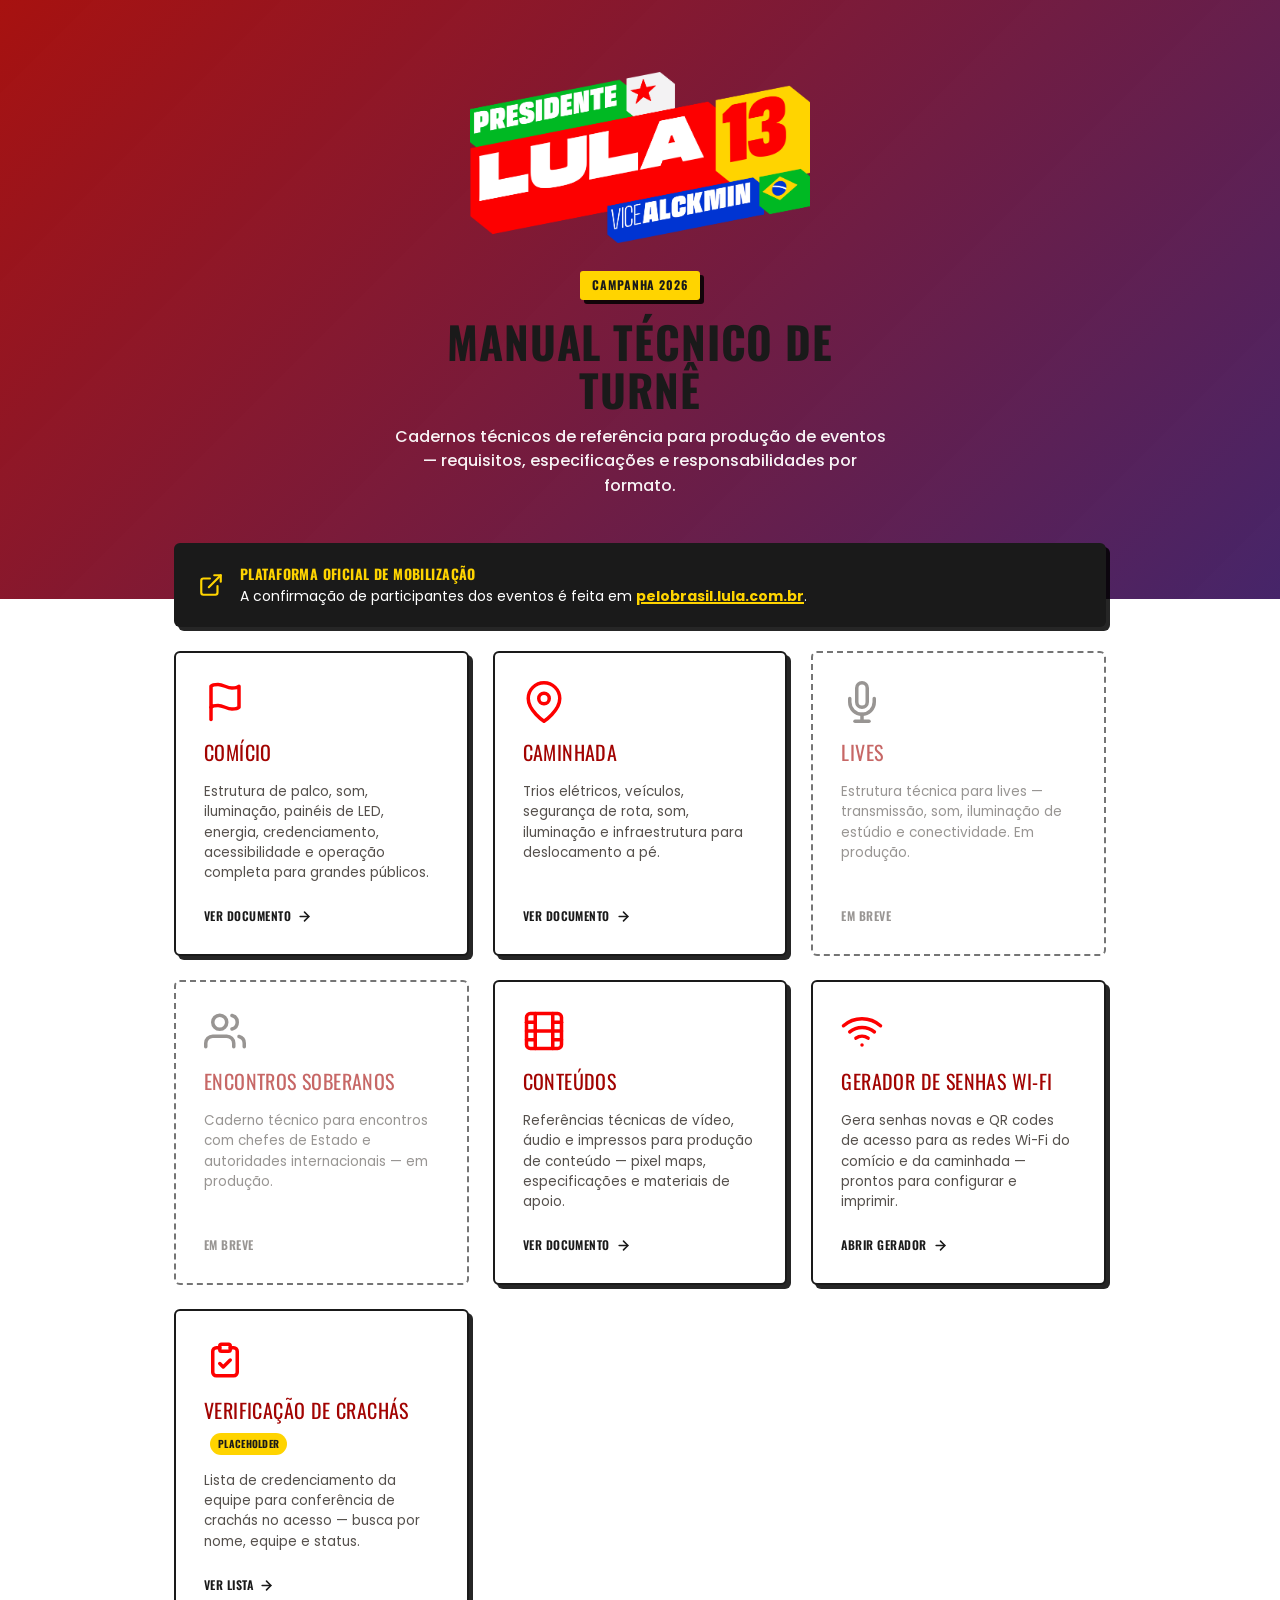
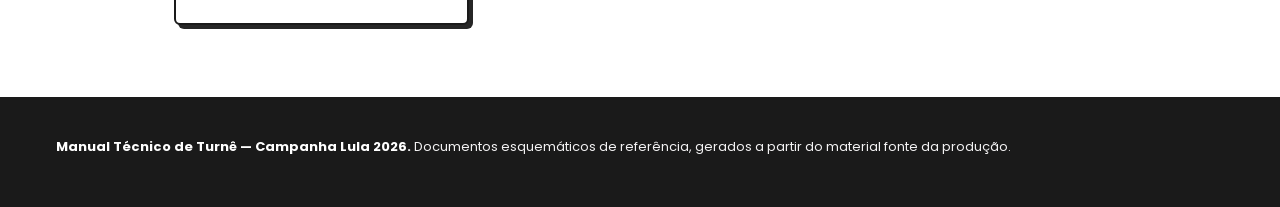
==== commit 09965e9d: "Adiciona referencia de Entrada imprensa/staff e destaque da plataforma oficial - Thumb clicavel (car" ====
--- a/index.html
+++ b/index.html
@@ -6,9 +6,9 @@
 <title>Manual Técnico — Campanha Lula 2026</title>
 <meta name="description" content="Cadernos técnicos de turnê da Campanha Lula 2026 — selecione o formato de evento.">
 <link rel="icon" type="image/svg+xml" href="assets/icons/favicon.svg">
-<link rel="stylesheet" href="assets/css/main.css?v=20260831a">
-<link rel="stylesheet" href="assets/css/components.css?v=20260831a">
-<link rel="stylesheet" href="assets/css/print.css?v=20260831a" media="print">
+<link rel="stylesheet" href="assets/css/main.css?v=20260831i">
+<link rel="stylesheet" href="assets/css/components.css?v=20260831i">
+<link rel="stylesheet" href="assets/css/print.css?v=20260831i" media="print">
 </head>
 <body>
 
@@ -22,6 +22,7 @@
   <symbol id="icon-users" viewBox="0 0 24 24" fill="none" stroke="currentColor" stroke-width="2" stroke-linecap="round" stroke-linejoin="round"><path d="M17 21v-2a4 4 0 0 0-4-4H5a4 4 0 0 0-4 4v2"/><circle cx="9" cy="7" r="4"/><path d="M23 21v-2a4 4 0 0 0-3-3.87"/><path d="M16 3.13a4 4 0 0 1 0 7.75"/></symbol>
   <symbol id="icon-wifi" viewBox="0 0 24 24" fill="none" stroke="currentColor" stroke-width="2" stroke-linecap="round" stroke-linejoin="round"><path d="M5 12.55a11 11 0 0 1 14.08 0"/><path d="M1.42 9a16 16 0 0 1 21.16 0"/><path d="M8.53 16.11a6 6 0 0 1 6.95 0"/><line x1="12" y1="20" x2="12.01" y2="20"/></symbol>
   <symbol id="icon-clipboard" viewBox="0 0 24 24" fill="none" stroke="currentColor" stroke-width="2" stroke-linecap="round" stroke-linejoin="round"><path d="M9 5H7a2 2 0 0 0-2 2v12a2 2 0 0 0 2 2h10a2 2 0 0 0 2-2V7a2 2 0 0 0-2-2h-2"/><rect x="9" y="3" width="6" height="4" rx="1"/><path d="m9 14 2 2 4-4"/></symbol>
+  <symbol id="icon-external-link" viewBox="0 0 24 24" fill="none" stroke="currentColor" stroke-width="2" stroke-linecap="round" stroke-linejoin="round"><path d="M18 13v6a2 2 0 0 1-2 2H5a2 2 0 0 1-2-2V8a2 2 0 0 1 2-2h6"/><polyline points="15 3 21 3 21 9"/><line x1="10" y1="14" x2="21" y2="3"/></symbol>
 </svg>
 
 <div class="hub-page">
@@ -34,6 +35,14 @@
   </header>
 
   <main class="hub-main">
+    <a class="platform-highlight" href="https://pelobrasil.lula.com.br/" target="_blank" rel="noopener">
+      <svg class="icon"><use href="#icon-external-link"/></svg>
+      <span>
+        <strong>Plataforma oficial de mobilização</strong>
+        A confirmação de participantes dos eventos é feita em <u>pelobrasil.lula.com.br</u>.
+      </span>
+    </a>
+
     <div class="format-grid">
 
       <a class="format-card" href="comicio.html">
--- a/assets/css/components.css
+++ b/assets/css/components.css
@@ -587,6 +587,10 @@
   margin: 18px 0 8px;
 }
 
+.gallery__item[hidden] {
+  display: none;
+}
+
 .gallery__item {
   position: relative;
   display: block;
@@ -609,6 +613,51 @@
   display: block;
 }
 
+.table-thumb-row {
+  display: flex;
+  align-items: center;
+  gap: 10px;
+}
+
+.th-local-label {
+  display: inline-block;
+  padding-left: 106px;
+}
+
+.gallery__item.table-thumb {
+  display: block;
+  flex-shrink: 0;
+  width: 96px;
+  height: 96px;
+  aspect-ratio: 1 / 1;
+  margin-bottom: 0;
+  border-radius: 4px;
+  box-shadow: none;
+}
+
+.gallery__item.table-thumb img {
+  transition: none;
+}
+
+.table-thumb--placeholder {
+  display: inline-flex;
+  align-items: center;
+  justify-content: center;
+  flex-shrink: 0;
+  width: 96px;
+  height: 96px;
+  aspect-ratio: 1 / 1;
+  border-radius: 4px;
+  border: 1px dashed var(--color-border);
+  background: var(--color-surface);
+  color: var(--color-text-muted);
+}
+
+.table-thumb--placeholder .icon {
+  width: 28px;
+  height: 28px;
+}
+
 .gallery__item--contain img {
   object-fit: contain;
   background: var(--color-surface);
@@ -725,6 +774,74 @@
 .lightbox__close .icon {
   width: 20px;
   height: 20px;
+}
+
+.lightbox__nav[hidden],
+.lightbox__download-all[hidden] {
+  display: none;
+}
+
+.lightbox__nav {
+  position: absolute;
+  top: 50%;
+  transform: translateY(-50%);
+  width: 44px;
+  height: 44px;
+  display: flex;
+  align-items: center;
+  justify-content: center;
+  background: rgba(255,255,255,0.1);
+  border: 1px solid rgba(255,255,255,0.3);
+  border-radius: 50%;
+  color: var(--white);
+  cursor: pointer;
+}
+
+.lightbox__nav:hover {
+  background: var(--color-accent);
+  border-color: var(--color-accent);
+}
+
+.lightbox__nav .icon {
+  width: 22px;
+  height: 22px;
+}
+
+.lightbox__nav--prev { left: 20px; }
+.lightbox__nav--next { right: 20px; }
+
+.lightbox__counter {
+  color: var(--off-white);
+  font-family: var(--font-body);
+  font-size: 12px;
+  opacity: 0.75;
+}
+
+.lightbox__download-all {
+  display: inline-flex;
+  align-items: center;
+  gap: 6px;
+  padding: 8px 16px;
+  background: var(--white);
+  color: var(--color-text);
+  border: none;
+  border-radius: var(--radius);
+  font-family: var(--font-display);
+  font-size: 12px;
+  font-weight: 600;
+  text-transform: uppercase;
+  letter-spacing: 0.04em;
+  cursor: pointer;
+}
+
+.lightbox__download-all:hover {
+  background: var(--color-accent);
+  color: var(--white);
+}
+
+.lightbox__download-all .icon {
+  width: 14px;
+  height: 14px;
 }
 
 /* ---- Rodapé do documento ---- */
@@ -1099,6 +1216,48 @@
   max-width: 980px;
   margin: -56px auto 0;
   padding: 0 24px 72px;
+}
+
+.platform-highlight {
+  display: flex;
+  align-items: center;
+  gap: 16px;
+  background: var(--color-text);
+  color: var(--white);
+  border-radius: var(--radius);
+  box-shadow: var(--shadow-box);
+  padding: 20px 24px;
+  margin-bottom: 24px;
+  text-decoration: none;
+}
+
+.platform-highlight .icon {
+  width: 26px;
+  height: 26px;
+  flex-shrink: 0;
+  color: var(--yellow);
+}
+
+.platform-highlight strong {
+  display: block;
+  font-family: var(--font-display);
+  font-size: 14px;
+  text-transform: uppercase;
+  letter-spacing: 0.03em;
+  color: var(--yellow);
+  margin-bottom: 2px;
+}
+
+.platform-highlight span {
+  font-family: var(--font-body);
+  font-size: 14px;
+  line-height: 1.5;
+}
+
+.platform-highlight u {
+  color: var(--yellow);
+  font-weight: 700;
+  text-decoration-thickness: 1.5px;
 }
 
 .format-grid {
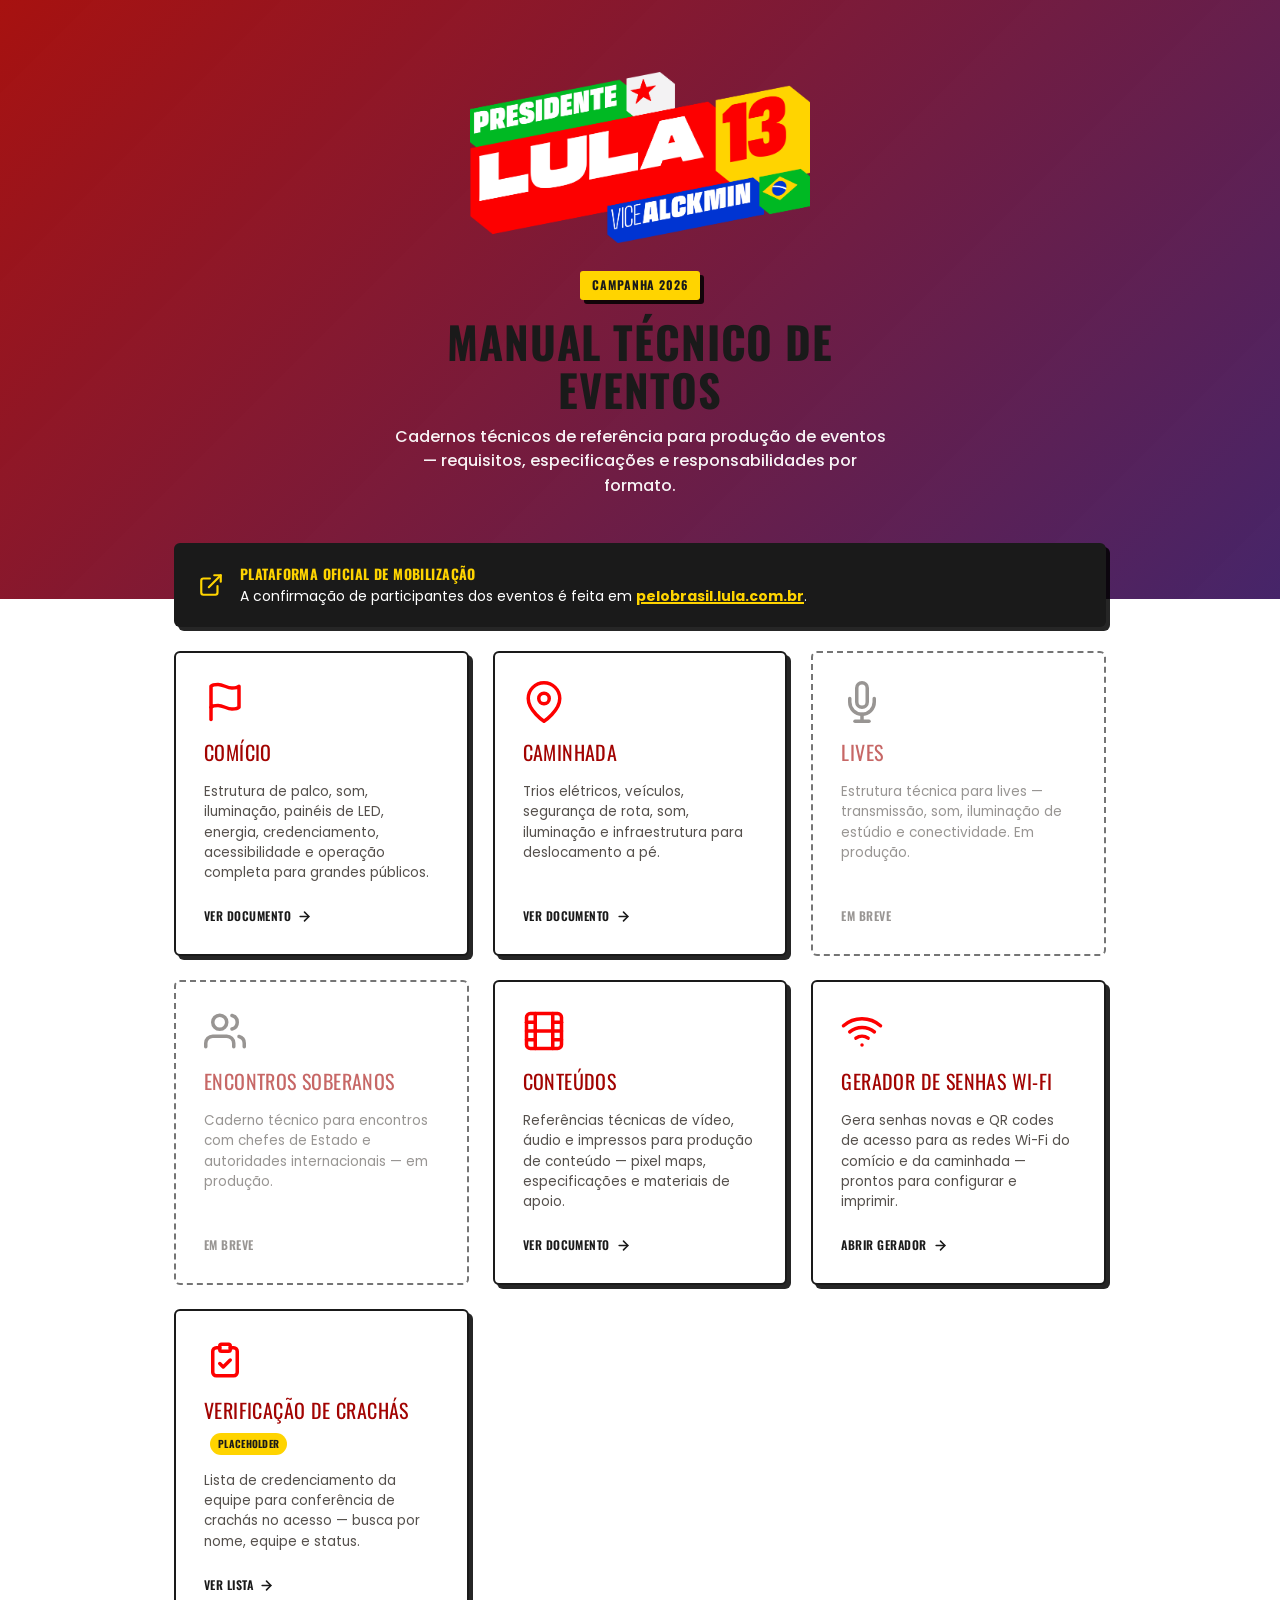
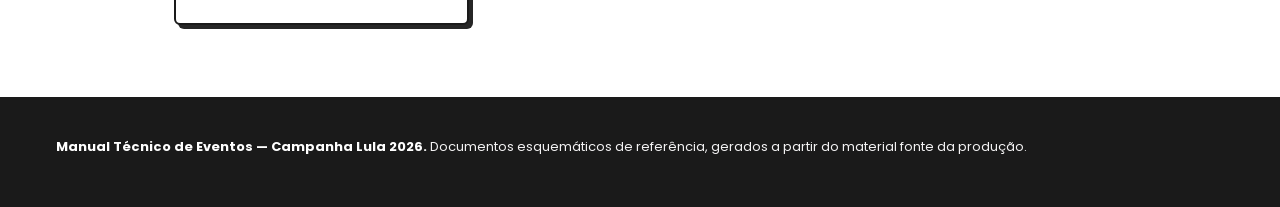
==== commit 8f43258b: "Adiciona referencia de sinalizacao de Banheiros e atualiza Area PCD - Nova linha "Banheiros (sinaliz" ====
--- a/index.html
+++ b/index.html
@@ -6,9 +6,9 @@
 <title>Manual Técnico — Campanha Lula 2026</title>
 <meta name="description" content="Cadernos técnicos de turnê da Campanha Lula 2026 — selecione o formato de evento.">
 <link rel="icon" type="image/svg+xml" href="assets/icons/favicon.svg">
-<link rel="stylesheet" href="assets/css/main.css?v=20260831i">
-<link rel="stylesheet" href="assets/css/components.css?v=20260831i">
-<link rel="stylesheet" href="assets/css/print.css?v=20260831i" media="print">
+<link rel="stylesheet" href="assets/css/main.css?v=20260831j">
+<link rel="stylesheet" href="assets/css/components.css?v=20260831j">
+<link rel="stylesheet" href="assets/css/print.css?v=20260831j" media="print">
 </head>
 <body>
 
@@ -30,7 +30,7 @@
   <header class="hub-header">
     <img class="hub-header__logo" src="assets/img/logo/lula26-logo-oficial.png" alt="Presidente Lula 13 · Vice Alckmin">
     <span class="hub-header__eyebrow">Campanha 2026</span>
-    <h1>Manual Técnico de Turnê</h1>
+    <h1>Manual Técnico de Eventos</h1>
     <p>Cadernos técnicos de referência para produção de eventos — requisitos, especificações e responsabilidades por formato.</p>
   </header>
 
@@ -98,7 +98,7 @@
   </main>
 
   <footer class="doc-footer">
-    <p><strong>Manual Técnico de Turnê — Campanha Lula 2026.</strong> Documentos esquemáticos de referência, gerados a partir do material fonte da produção.</p>
+    <p><strong>Manual Técnico de Eventos — Campanha Lula 2026.</strong> Documentos esquemáticos de referência, gerados a partir do material fonte da produção.</p>
   </footer>
 
 </div>
--- a/assets/css/components.css
+++ b/assets/css/components.css
@@ -240,6 +240,28 @@
   background: #fdeceb;
   border-color: #f0b3ae;
   border-left-color: var(--color-accent);
+}
+
+.callout--pending {
+  background: var(--color-surface);
+  border-color: var(--color-border);
+  border-left-color: var(--color-text-muted);
+  border-left-style: dashed;
+  color: var(--color-text-muted);
+}
+
+.pending,
+.spec-card .pending,
+.spec-card li.pending,
+td.pending {
+  color: var(--color-text-muted);
+  font-style: italic;
+  font-weight: 400;
+}
+
+.spec-card ul.pending li {
+  color: var(--color-text-muted);
+  font-style: italic;
 }
 
 .callout .icon {
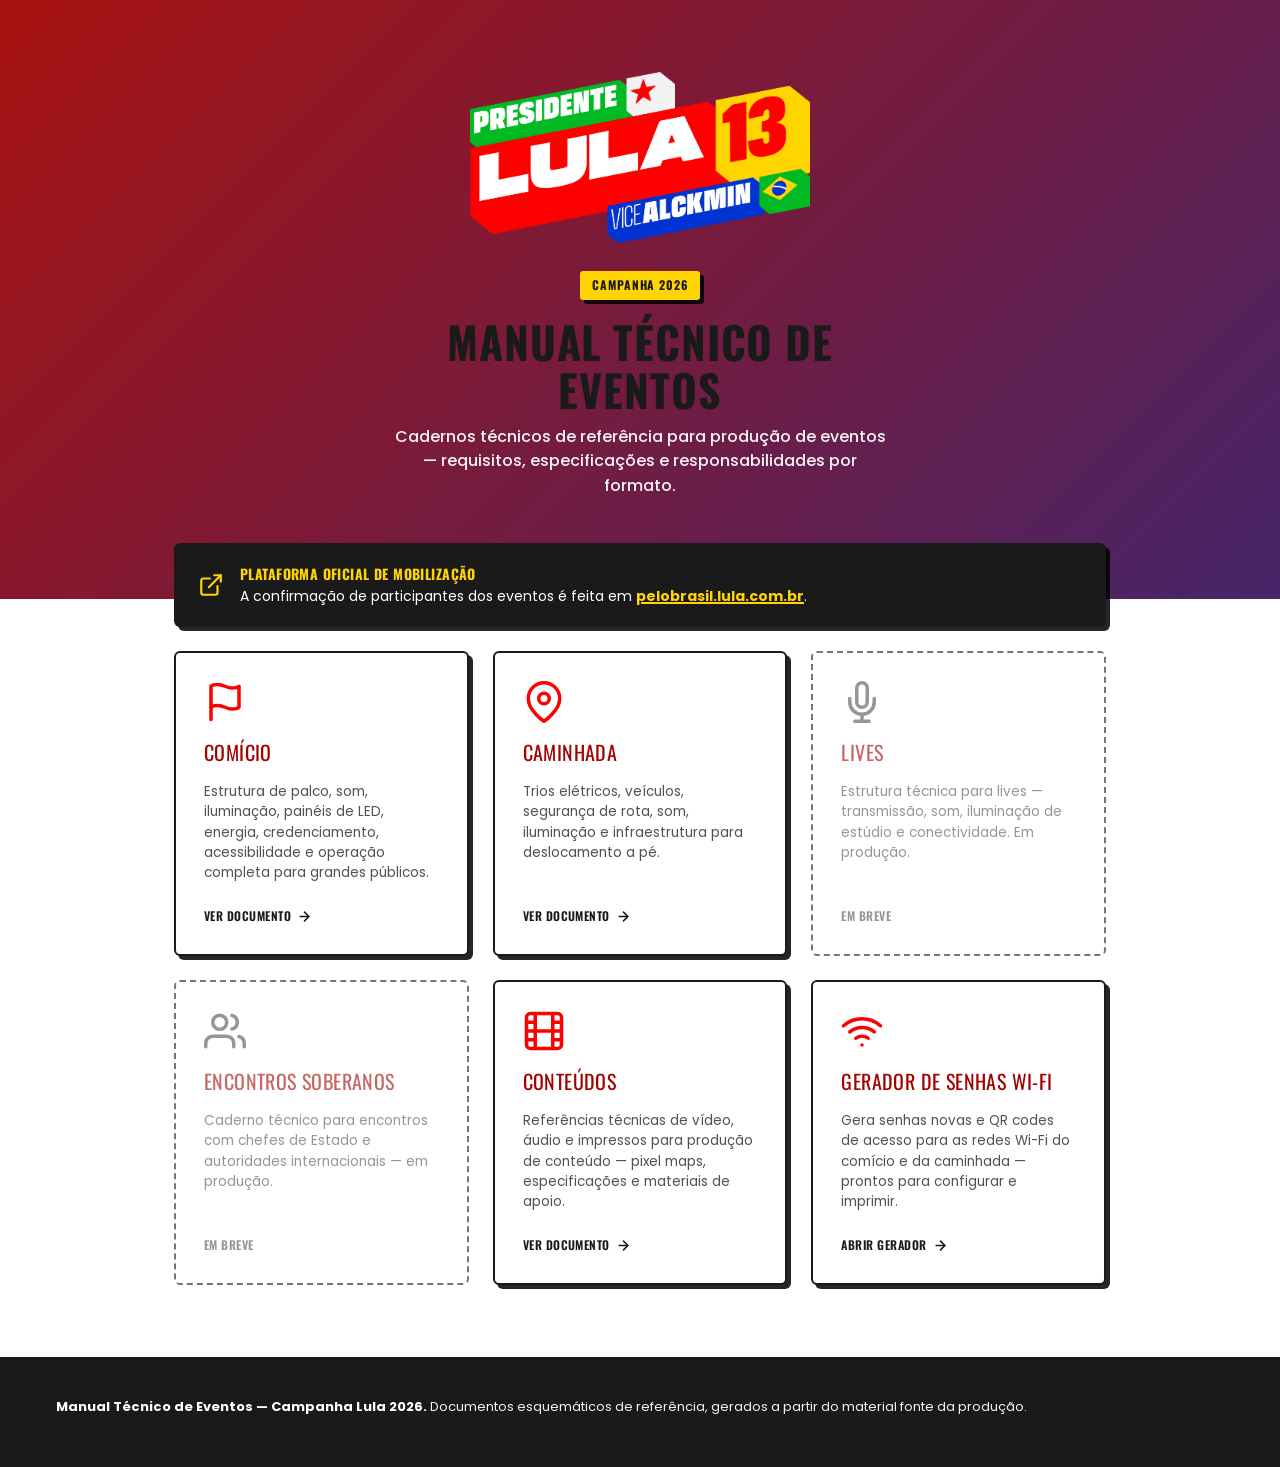
==== commit 31efb966: "Atualiza Sinalizacao e Backdrops com artes reais, ajusta Caminhada (Clearcom, carregadores, banheiro" ====
--- a/index.html
+++ b/index.html
@@ -6,9 +6,9 @@
 <title>Manual Técnico — Campanha Lula 2026</title>
 <meta name="description" content="Cadernos técnicos de turnê da Campanha Lula 2026 — selecione o formato de evento.">
 <link rel="icon" type="image/svg+xml" href="assets/icons/favicon.svg">
-<link rel="stylesheet" href="assets/css/main.css?v=20260831j">
-<link rel="stylesheet" href="assets/css/components.css?v=20260831j">
-<link rel="stylesheet" href="assets/css/print.css?v=20260831j" media="print">
+<link rel="stylesheet" href="assets/css/main.css?v=20260904a">
+<link rel="stylesheet" href="assets/css/components.css?v=20260904a">
+<link rel="stylesheet" href="assets/css/print.css?v=20260904a" media="print">
 </head>
 <body>
 
@@ -87,13 +87,6 @@
         <span class="format-card__cta">Abrir gerador <svg class="icon"><use href="#icon-arrow-right"/></svg></span>
       </a>
 
-      <a class="format-card" href="verificacao-crachas.html">
-        <svg class="format-card__icon"><use href="#icon-clipboard"/></svg>
-        <div class="format-card__title">Verificação de Crachás <span class="format-card__badge">Placeholder</span></div>
-        <p class="format-card__desc">Lista de credenciamento da equipe para conferência de crachás no acesso — busca por nome, equipe e status.</p>
-        <span class="format-card__cta">Ver lista <svg class="icon"><use href="#icon-arrow-right"/></svg></span>
-      </a>
-
     </div>
   </main>
 
--- a/assets/css/main.css
+++ b/assets/css/main.css
@@ -118,6 +118,7 @@
   top: 0;
   height: 100vh;
   overflow-y: auto;
+  min-width: 0;
   background: var(--white);
   border-right: 3px solid var(--color-text);
   padding: 24px 0 40px;
--- a/assets/css/components.css
+++ b/assets/css/components.css
@@ -302,6 +302,11 @@
   padding: 9px 14px;
   border-bottom: 1px solid #c9c2b8;
   vertical-align: middle;
+}
+
+.data-table tbody td:nth-child(2),
+.data-table tbody td:nth-child(3) {
+  white-space: nowrap;
 }
 
 .data-table tbody tr:nth-child(even) {
@@ -638,6 +643,7 @@
 .table-thumb-row {
   display: flex;
   align-items: center;
+  flex-wrap: wrap;
   gap: 10px;
 }
 
@@ -1050,6 +1056,13 @@
 
 .aerial-arrowhead {
   fill: var(--color-accent);
+}
+
+.aerial-reserved {
+  fill: none;
+  stroke: var(--color-text-muted);
+  stroke-width: 1.5;
+  stroke-dasharray: 4 3;
 }
 
 .aerial-label--tiny {
